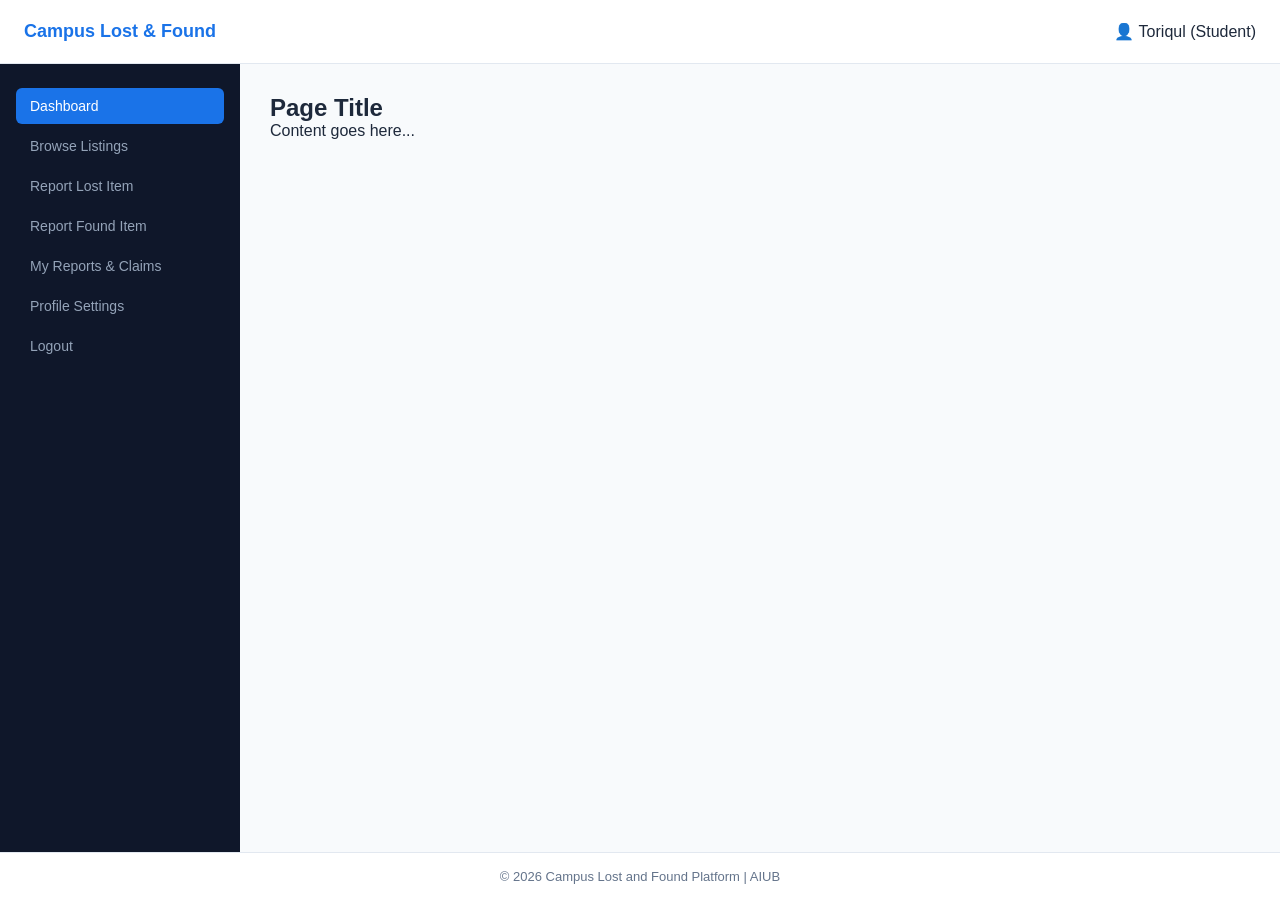
==== demo_layout/index.html @ 508e3867 "Demo template" ====
<!DOCTYPE html>
<html lang="en">
<head>
  <meta charset="UTF-8">
  <title>Campus Lost and Found</title>
  <link rel="stylesheet" href="style.css">
</head>
<body>

  <!-- Top Navbar -->
  <header class="navbar">
    <a href="index.html" class="logo">Campus Lost &amp; Found</a>
    <div class="user-menu">
      <span>👤 Toriqul (Student)</span>
    </div>
  </header>

  <!-- Body with Sidebar and Content -->
  <div class="layout-container">
    <aside class="sidebar">
      <ul>
        <li><a href="dashboard.html" class="active">Dashboard</a></li>
        <li><a href="items_browse.html">Browse Listings</a></li>
        <li><a href="report_lost.html">Report Lost Item</a></li>
        <li><a href="report_found.html">Report Found Item</a></li>
        <li><a href="report_history.html">My Reports &amp; Claims</a></li>
        <li><a href="profile.html">Profile Settings</a></li>
        <li><a href="login.html">Logout</a></li>
      </ul>
    </aside>

    <main class="main-content">
      <!-- Member inserts page-specific forms, tables, or item cards here -->
      <h2>Page Title</h2>
      <p>Content goes here...</p>
    </main>
  </div>

  <!-- Global Footer -->
  <footer class="footer">
    <p>&copy; 2026 Campus Lost and Found Platform | AIUB</p>
  </footer>

</body>
</html>
---- demo_layout/style.css ----
/* Universal Reset & Box Sizing */
* {
  margin: 0;
  padding: 0;
  box-sizing: border-box;
  font-family: 'Segoe UI', Arial, sans-serif;
}

body {
  background-color: #f8fafc;
  color: #1e293b;
  display: flex;
  flex-direction: column;
  min-height: 100vh;
}

/* 1. Header / Top Navigation */
.navbar {
  height: 64px;
  background-color: #ffffff;
  border-bottom: 1px solid #e2e8f0;
  display: flex;
  align-items: center;
  justify-content: space-between;
  padding: 0 24px;
  position: sticky;
  top: 0;
  z-index: 100;
}

.navbar .logo {
  font-weight: 700;
  font-size: 18px;
  color: #1a73e8;
  text-decoration: none;
}

/* 2. Page Body Layout: Sidebar + Main Content */
.layout-container {
  display: flex;
  flex: 1;
}

.sidebar {
  width: 240px;
  background-color: #0f172a;
  color: #ffffff;
  padding: 24px 16px;
}

.sidebar ul {
  list-style: none;
}

.sidebar ul li a {
  display: block;
  color: #94a3b8;
  padding: 10px 14px;
  text-decoration: none;
  border-radius: 6px;
  font-size: 14px;
  margin-bottom: 4px;
  transition: 0.2s;
}

.sidebar ul li a:hover,
.sidebar ul li a.active {
  background-color: #1a73e8;
  color: #ffffff;
}

.main-content {
  flex: 1;
  padding: 30px;
  overflow-y: auto;
}

/* 3. Reusable Card Grid (For Lost/Found Items) */
.card-grid {
  display: grid;
  grid-template-columns: repeat(auto-fill, minmax(260px, 1fr));
  gap: 20px;
  margin-top: 20px;
}

.item-card {
  background: #ffffff;
  border: 1px solid #e2e8f0;
  border-radius: 10px;
  padding: 16px;
  box-shadow: 0 4px 12px rgba(0,0,0,0.05);
  position: relative;
  transition: transform 0.15s ease;
}

.item-card:hover {
  transform: translateY(-4px);
}

.badge {
  position: absolute;
  top: 14px;
  right: 14px;
  font-size: 11px;
  font-weight: bold;
  padding: 4px 8px;
  border-radius: 6px;
}

.badge-found { background-color: #e6f4ea; color: #137333; }
.badge-lost  { background-color: #fef3c7; color: #b45309; }

/* 4. Global Button */
.btn-primary {
  display: block;
  width: 100%;
  text-align: center;
  background-color: #1a73e8;
  color: #ffffff;
  padding: 8px 14px;
  border-radius: 6px;
  text-decoration: none;
  font-size: 13px;
  font-weight: 600;
  margin-top: 12px;
  border: none;
  cursor: pointer;
}

.btn-primary:hover {
  background-color: #1557b0;
}

/* 5. Footer */
.footer {
  text-align: center;
  padding: 16px;
  font-size: 13px;
  color: #64748b;
  border-top: 1px solid #e2e8f0;
  background-color: #ffffff;
}
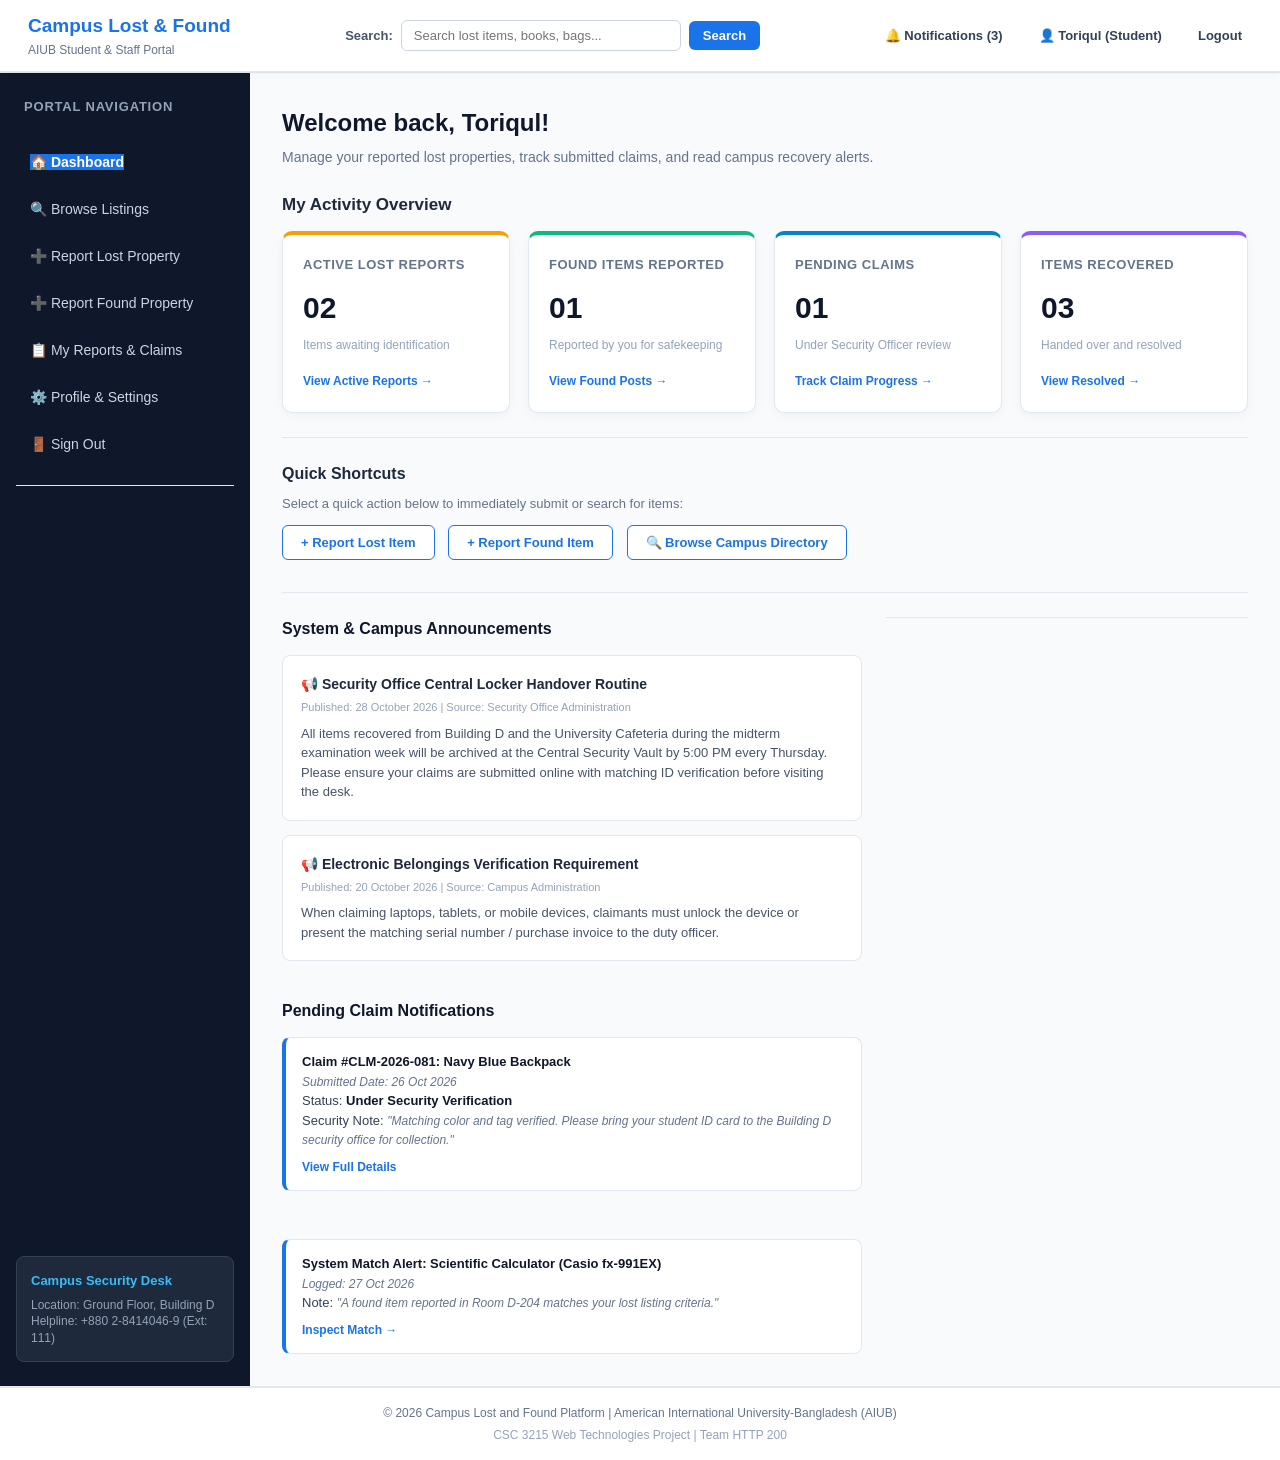
==== commit aa79d89d: "demo code for create my 1st page dashboard. It only for my Design. I want to create like this. It us" ====
--- a/demo_layout/index.html
+++ b/demo_layout/index.html
@@ -2,43 +2,185 @@
 <html lang="en">
 <head>
   <meta charset="UTF-8">
-  <title>Campus Lost and Found</title>
+  <title>User Dashboard - Campus Lost and Found</title>
   <link rel="stylesheet" href="style.css">
 </head>
 <body>
 
-  <!-- Top Navbar -->
-  <header class="navbar">
-    <a href="index.html" class="logo">Campus Lost &amp; Found</a>
-    <div class="user-menu">
-      <span>👤 Toriqul (Student)</span>
+  <!-- 1. Top Navigation Bar -->
+  <header>
+    <div>
+      <h1>Campus Lost &amp; Found</h1>
+      <p>AIUB Student &amp; Staff Portal</p>
     </div>
+
+    <!-- Quick Search Form -->
+    <form action="items_browse.html" method="GET">
+      <label for="dash-search">Search:</label>
+      <input type="search" id="dash-search" name="q" placeholder="Search lost items, books, bags...">
+      <button type="submit">Search</button>
+    </form>
+
+    <!-- User Profile & Notifications Shortcut -->
+    <nav aria-label="User Utilities">
+      <ul>
+        <li><a href="notifications.html">🔔 Notifications (3)</a></li>
+        <li><a href="profile.html">👤 Toriqul (Student)</a></li>
+        <li><a href="login.html">Logout</a></li>
+      </ul>
+    </nav>
   </header>
 
-  <!-- Body with Sidebar and Content -->
-  <div class="layout-container">
-    <aside class="sidebar">
-      <ul>
-        <li><a href="dashboard.html" class="active">Dashboard</a></li>
-        <li><a href="items_browse.html">Browse Listings</a></li>
-        <li><a href="report_lost.html">Report Lost Item</a></li>
-        <li><a href="report_found.html">Report Found Item</a></li>
-        <li><a href="report_history.html">My Reports &amp; Claims</a></li>
-        <li><a href="profile.html">Profile Settings</a></li>
-        <li><a href="login.html">Logout</a></li>
-      </ul>
+  <hr>
+
+  <!-- 2. Main Portal Layout (Sidebar + Workspace) -->
+  <div>
+
+    <!-- Role-based Navigation Sidebar -->
+    <aside>
+      <h3>Portal Navigation</h3>
+      <nav aria-label="Main Navigation">
+        <ul>
+          <li><a href="dashboard.html"><strong>🏠 Dashboard</strong></a></li>
+          <li><a href="items_browse.html">🔍 Browse Listings</a></li>
+          <li><a href="report_lost.html">➕ Report Lost Property</a></li>
+          <li><a href="report_found.html">➕ Report Found Property</a></li>
+          <li><a href="report_history.html">📋 My Reports &amp; Claims</a></li>
+          <li><a href="profile.html">⚙️ Profile &amp; Settings</a></li>
+          <li><a href="login.html">🚪 Sign Out</a></li>
+        </ul>
+      </nav>
+
+      <hr>
+
+      <!-- Quick Support Box -->
+      <section>
+        <h4>Campus Security Desk</h4>
+        <p>Location: Ground Floor, Building D</p>
+        <p>Helpline: +880 2-8414046-9 (Ext: 111)</p>
+      </section>
     </aside>
 
-    <main class="main-content">
-      <!-- Member inserts page-specific forms, tables, or item cards here -->
-      <h2>Page Title</h2>
-      <p>Content goes here...</p>
+    <hr>
+
+    <!-- 3. Dynamic Dashboard Workspace -->
+    <main>
+
+      <!-- Greeting Section -->
+      <section>
+        <h2>Welcome back, Toriqul!</h2>
+        <p>Manage your reported lost properties, track submitted claims, and read campus recovery alerts.</p>
+      </section>
+
+      <!-- Metric Cards (Overview metrics of personal active reports) -->
+      <section>
+        <h3>My Activity Overview</h3>
+
+        <div>
+          <!-- Metric 1: Active Lost Reports -->
+          <article>
+            <h4>Active Lost Reports</h4>
+            <p><strong>02</strong></p>
+            <p>Items awaiting identification</p>
+            <a href="report_history.html?type=lost">View Active Reports &rarr;</a>
+          </article>
+
+          <!-- Metric 2: Found Items Reported -->
+          <article>
+            <h4>Found Items Reported</h4>
+            <p><strong>01</strong></p>
+            <p>Reported by you for safekeeping</p>
+            <a href="report_history.html?type=found">View Found Posts &rarr;</a>
+          </article>
+
+          <!-- Metric 3: Pending Claims -->
+          <article>
+            <h4>Pending Claims</h4>
+            <p><strong>01</strong></p>
+            <p>Under Security Officer review</p>
+            <a href="report_history.html?tab=claims">Track Claim Progress &rarr;</a>
+          </article>
+
+          <!-- Metric 4: Successfully Recovered -->
+          <article>
+            <h4>Items Recovered</h4>
+            <p><strong>03</strong></p>
+            <p>Handed over and resolved</p>
+            <a href="report_history.html?status=recovered">View Resolved &rarr;</a>
+          </article>
+        </div>
+      </section>
+
+      <hr>
+
+      <!-- Navigation Action Shortcuts -->
+      <section>
+        <h3>Quick Shortcuts</h3>
+        <p>Select a quick action below to immediately submit or search for items:</p>
+        <p>
+          <a href="report_lost.html"><button type="button">+ Report Lost Item</button></a>
+          <a href="report_found.html"><button type="button">+ Report Found Item</button></a>
+          <a href="items_browse.html"><button type="button">🔍 Browse Campus Directory</button></a>
+        </p>
+      </section>
+
+      <hr>
+
+      <!-- Two-Column Feed: Announcements + Claims Status -->
+      <div>
+
+        <!-- Left: Campus Announcements -->
+        <section>
+          <h3>System &amp; Campus Announcements</h3>
+
+          <article>
+            <h4>📢 Security Office Central Locker Handover Routine</h4>
+            <p><small>Published: 28 October 2026 | Source: Security Office Administration</small></p>
+            <p>All items recovered from Building D and the University Cafeteria during the midterm examination week will be archived at the Central Security Vault by 5:00 PM every Thursday. Please ensure your claims are submitted online with matching ID verification before visiting the desk.</p>
+          </article>
+
+          <article>
+            <h4>📢 Electronic Belongings Verification Requirement</h4>
+            <p><small>Published: 20 October 2026 | Source: Campus Administration</small></p>
+            <p>When claiming laptops, tablets, or mobile devices, claimants must unlock the device or present the matching serial number / purchase invoice to the duty officer.</p>
+          </article>
+        </section>
+
+        <hr>
+
+        <!-- Right: Recent Notification & Pending Claim Status -->
+        <section>
+          <h3>Pending Claim Notifications</h3>
+
+          <ul>
+            <li>
+              <strong>Claim #CLM-2026-081: Navy Blue Backpack</strong><br>
+              <em>Submitted Date: 26 Oct 2026</em><br>
+              Status: <strong>Under Security Verification</strong><br>
+              Security Note: <em>"Matching color and tag verified. Please bring your student ID card to the Building D security office for collection."</em><br>
+              <a href="report_history.html">View Full Details</a>
+            </li>
+            <br>
+            <li>
+              <strong>System Match Alert: Scientific Calculator (Casio fx-991EX)</strong><br>
+              <em>Logged: 27 Oct 2026</em><br>
+              Note: <em>"A found item reported in Room D-204 matches your lost listing criteria."</em><br>
+              <a href="items_browse.html">Inspect Match &rarr;</a>
+            </li>
+          </ul>
+        </section>
+
+      </div>
+
     </main>
   </div>
 
-  <!-- Global Footer -->
-  <footer class="footer">
-    <p>&copy; 2026 Campus Lost and Found Platform | AIUB</p>
+  <hr>
+
+  <!-- 4. Global Footer -->
+  <footer>
+    <p>&copy; 2026 Campus Lost and Found Platform | American International University-Bangladesh (AIUB)</p>
+    <p>CSC 3215 Web Technologies Project | Team HTTP 200</p>
   </footer>
 
 </body>
--- a/demo_layout/style.css
+++ b/demo_layout/style.css
@@ -1,142 +1,408 @@
-/* Universal Reset & Box Sizing */
+
 * {
   margin: 0;
   padding: 0;
   box-sizing: border-box;
-  font-family: 'Segoe UI', Arial, sans-serif;
 }
 
 body {
+  font-family: Arial, Helvetica, sans-serif;
   background-color: #f8fafc;
   color: #1e293b;
-  display: flex;
-  flex-direction: column;
-  min-height: 100vh;
-}
-
-/* 1. Header / Top Navigation */
-.navbar {
-  height: 64px;
-  background-color: #ffffff;
-  border-bottom: 1px solid #e2e8f0;
-  display: flex;
-  align-items: center;
-  justify-content: space-between;
-  padding: 0 24px;
+  line-height: 1.5;
+}
+
+hr {
+  border: 0;
+  height: 1px;
+  background-color: #e2e8f0;
+}
+
+/* 2. Top Header & Navigation Bar */
+header {
   position: sticky;
   top: 0;
   z-index: 100;
-}
-
-.navbar .logo {
+  background-color: #ffffff;
+  border-bottom: 1px solid #e2e8f0;
+  padding: 12px 28px;
+  display: flex;
+  justify-content: space-between;
+  align-items: center;
+  box-shadow: 0 2px 8px rgba(0, 0, 0, 0.04);
+}
+
+header h1 {
+  font-size: 19px;
+  color: #1a73e8;
   font-weight: 700;
-  font-size: 18px;
+}
+
+header p {
+  font-size: 12px;
+  color: #64748b;
+}
+
+/* Quick Search in Header */
+header form {
+  display: flex;
+  align-items: center;
+  gap: 8px;
+}
+
+header form label {
+  font-size: 13px;
+  font-weight: 600;
+  color: #475569;
+}
+
+header input[type="search"] {
+  width: 280px;
+  padding: 7px 12px;
+  font-size: 13px;
+  border: 1px solid #cbd5e1;
+  border-radius: 6px;
+  outline: none;
+  transition: border-color 0.2s ease, box-shadow 0.2s ease;
+}
+
+header input[type="search"]:focus {
+  border-color: #1a73e8;
+  box-shadow: 0 0 0 3px rgba(26, 115, 232, 0.15);
+}
+
+header form button {
+  padding: 7px 14px;
+  background-color: #1a73e8;
+  color: #ffffff;
+  border: none;
+  border-radius: 6px;
+  font-size: 13px;
+  font-weight: 600;
+  cursor: pointer;
+  transition: background-color 0.2s ease;
+}
+
+header form button:hover {
+  background-color: #1557b0;
+}
+
+/* Header Utilities Nav */
+header nav ul {
+  list-style: none;
+  display: flex;
+  gap: 16px;
+  align-items: center;
+}
+
+header nav ul li a {
+  text-decoration: none;
+  font-size: 13px;
+  font-weight: 600;
+  color: #334155;
+  padding: 6px 10px;
+  border-radius: 4px;
+  transition: background-color 0.2s ease, color 0.2s ease;
+}
+
+header nav ul li a:hover {
+  background-color: #f1f5f9;
   color: #1a73e8;
+}
+
+/* 3. Main Outer Layout Wrapper */
+body > div {
+  display: flex;
+  min-height: calc(100vh - 120px);
+}
+
+/* 4. Sidebar Menu */
+aside {
+  width: 250px;
+  min-width: 250px;
+  background-color: #0f172a;
+  color: #f8fafc;
+  padding: 24px 16px;
+  display: flex;
+  flex-direction: column;
+  gap: 20px;
+}
+
+aside h3 {
+  font-size: 13px;
+  text-transform: uppercase;
+  letter-spacing: 0.8px;
+  color: #94a3b8;
+  margin-bottom: 6px;
+  padding-left: 8px;
+}
+
+aside nav ul {
+  list-style: none;
+  display: flex;
+  flex-direction: column;
+  gap: 6px;
+}
+
+aside nav ul li a {
+  display: block;
   text-decoration: none;
-}
-
-/* 2. Page Body Layout: Sidebar + Main Content */
-.layout-container {
-  display: flex;
+  color: #cbd5e1;
+  font-size: 14px;
+  padding: 10px 14px;
+  border-radius: 6px;
+  transition: background-color 0.2s ease, color 0.2s ease;
+}
+
+aside nav ul li a:hover,
+aside nav ul li a strong {
+  background-color: #1a73e8;
+  color: #ffffff;
+}
+
+/* Sidebar Help Box */
+aside section {
+  margin-top: auto;
+  background-color: #1e293b;
+  padding: 14px;
+  border-radius: 8px;
+  border: 1px solid #334155;
+}
+
+aside section h4 {
+  font-size: 13px;
+  color: #38bdf8;
+  margin-bottom: 6px;
+}
+
+aside section p {
+  font-size: 12px;
+  color: #94a3b8;
+  line-height: 1.4;
+}
+
+/* 5. Workspace Container */
+main {
   flex: 1;
-}
-
-.sidebar {
-  width: 240px;
-  background-color: #0f172a;
+  padding: 32px;
+  background-color: #f8fafc;
+  overflow-y: auto;
+}
+
+/* Greeting Block */
+main > section:first-of-type h2 {
+  font-size: 24px;
+  color: #0f172a;
+  margin-bottom: 6px;
+}
+
+main > section:first-of-type p {
+  font-size: 14px;
+  color: #64748b;
+  margin-bottom: 24px;
+}
+
+/* 6. Metric Summary Cards Grid */
+main > section:nth-of-type(2) h3 {
+  font-size: 17px;
+  color: #1e293b;
+  margin-bottom: 14px;
+}
+
+main > section:nth-of-type(2) > div {
+  display: grid;
+  grid-template-columns: repeat(auto-fit, minmax(210px, 1fr));
+  gap: 18px;
+  margin-bottom: 24px;
+}
+
+main > section:nth-of-type(2) article {
+  background-color: #ffffff;
+  padding: 20px;
+  border-radius: 10px;
+  border: 1px solid #e2e8f0;
+  box-shadow: 0 3px 10px rgba(0, 0, 0, 0.04);
+  position: relative;
+  transition: transform 0.2s ease, box-shadow 0.2s ease;
+}
+
+main > section:nth-of-type(2) article:hover {
+  transform: translateY(-3px);
+  box-shadow: 0 6px 16px rgba(0, 0, 0, 0.08);
+}
+
+main > section:nth-of-type(2) article h4 {
+  font-size: 13px;
+  color: #64748b;
+  margin-bottom: 10px;
+  text-transform: uppercase;
+  letter-spacing: 0.5px;
+}
+
+main > section:nth-of-type(2) article p:first-of-type strong {
+  font-size: 30px;
+  color: #0f172a;
+  display: block;
+  margin-bottom: 6px;
+}
+
+main > section:nth-of-type(2) article p:nth-of-type(2) {
+  font-size: 12px;
+  color: #94a3b8;
+  margin-bottom: 14px;
+}
+
+main > section:nth-of-type(2) article a {
+  font-size: 12px;
+  font-weight: 600;
+  text-decoration: none;
+  color: #1a73e8;
+  display: inline-block;
+}
+
+main > section:nth-of-type(2) article a:hover {
+  text-decoration: underline;
+}
+
+/* Card Accent Borders */
+main > section:nth-of-type(2) article:nth-child(1) { border-top: 4px solid #f59e0b; }
+main > section:nth-of-type(2) article:nth-child(2) { border-top: 4px solid #10b981; }
+main > section:nth-of-type(2) article:nth-child(3) { border-top: 4px solid #0284c7; }
+main > section:nth-of-type(2) article:nth-child(4) { border-top: 4px solid #8b5cf6; }
+
+/* 7. Action Shortcuts Section */
+main > section:nth-of-type(3) {
+  margin: 24px 0;
+}
+
+main > section:nth-of-type(3) h3 {
+  font-size: 16px;
+  color: #1e293b;
+  margin-bottom: 8px;
+}
+
+main > section:nth-of-type(3) p {
+  font-size: 13px;
+  color: #64748b;
+  margin-bottom: 12px;
+}
+
+main > section:nth-of-type(3) button {
+  background-color: #ffffff;
+  color: #1a73e8;
+  border: 1px solid #1a73e8;
+  padding: 9px 18px;
+  border-radius: 6px;
+  font-size: 13px;
+  font-weight: 600;
+  cursor: pointer;
+  margin-right: 10px;
+  margin-bottom: 8px;
+  transition: all 0.2s ease;
+}
+
+main > section:nth-of-type(3) button:hover {
+  background-color: #1a73e8;
   color: #ffffff;
-  padding: 24px 16px;
-}
-
-.sidebar ul {
-  list-style: none;
-}
-
-.sidebar ul li a {
+}
+
+/* 8. Split Grid: Announcements & Notifications */
+main > div {
+  display: grid;
+  grid-template-columns: 1.6fr 1fr;
+  gap: 24px;
+  margin-top: 24px;
+}
+
+/* Left: Announcements */
+main > div section:first-of-type h3,
+main > div section:last-of-type h3 {
+  font-size: 16px;
+  color: #0f172a;
+  margin-bottom: 14px;
+}
+
+main > div section:first-of-type article {
+  background-color: #ffffff;
+  padding: 18px;
+  border-radius: 8px;
+  border: 1px solid #e2e8f0;
+  margin-bottom: 14px;
+}
+
+main > div section:first-of-type article h4 {
+  font-size: 14px;
+  color: #1e293b;
+  margin-bottom: 4px;
+}
+
+main > div section:first-of-type article small {
   display: block;
   color: #94a3b8;
-  padding: 10px 14px;
+  font-size: 11px;
+  margin-bottom: 8px;
+}
+
+main > div section:first-of-type article p:last-of-type {
+  font-size: 13px;
+  color: #475569;
+  line-height: 1.5;
+}
+
+/* Right: Claim Notifications */
+main > div section:last-of-type ul {
+  list-style: none;
+  display: flex;
+  flex-direction: column;
+  gap: 12px;
+}
+
+main > div section:last-of-type ul li {
+  background-color: #ffffff;
+  padding: 14px 16px;
+  border-radius: 8px;
+  border-left: 4px solid #1a73e8;
+  border-top: 1px solid #e2e8f0;
+  border-right: 1px solid #e2e8f0;
+  border-bottom: 1px solid #e2e8f0;
+  font-size: 13px;
+  color: #334155;
+  line-height: 1.5;
+}
+
+main > div section:last-of-type ul li strong {
+  color: #0f172a;
+}
+
+main > div section:last-of-type ul li em {
+  color: #64748b;
+  font-size: 12px;
+}
+
+main > div section:last-of-type ul li a {
+  display: inline-block;
+  margin-top: 8px;
+  font-size: 12px;
+  color: #1a73e8;
+  font-weight: 600;
   text-decoration: none;
-  border-radius: 6px;
-  font-size: 14px;
-  margin-bottom: 4px;
-  transition: 0.2s;
-}
-
-.sidebar ul li a:hover,
-.sidebar ul li a.active {
-  background-color: #1a73e8;
-  color: #ffffff;
-}
-
-.main-content {
-  flex: 1;
-  padding: 30px;
-  overflow-y: auto;
-}
-
-/* 3. Reusable Card Grid (For Lost/Found Items) */
-.card-grid {
-  display: grid;
-  grid-template-columns: repeat(auto-fill, minmax(260px, 1fr));
-  gap: 20px;
-  margin-top: 20px;
-}
-
-.item-card {
-  background: #ffffff;
-  border: 1px solid #e2e8f0;
-  border-radius: 10px;
-  padding: 16px;
-  box-shadow: 0 4px 12px rgba(0,0,0,0.05);
-  position: relative;
-  transition: transform 0.15s ease;
-}
-
-.item-card:hover {
-  transform: translateY(-4px);
-}
-
-.badge {
-  position: absolute;
-  top: 14px;
-  right: 14px;
-  font-size: 11px;
-  font-weight: bold;
-  padding: 4px 8px;
-  border-radius: 6px;
-}
-
-.badge-found { background-color: #e6f4ea; color: #137333; }
-.badge-lost  { background-color: #fef3c7; color: #b45309; }
-
-/* 4. Global Button */
-.btn-primary {
-  display: block;
-  width: 100%;
-  text-align: center;
-  background-color: #1a73e8;
-  color: #ffffff;
-  padding: 8px 14px;
-  border-radius: 6px;
-  text-decoration: none;
-  font-size: 13px;
-  font-weight: 600;
-  margin-top: 12px;
-  border: none;
-  cursor: pointer;
-}
-
-.btn-primary:hover {
-  background-color: #1557b0;
-}
-
-/* 5. Footer */
-.footer {
+}
+
+main > div section:last-of-type ul li a:hover {
+  text-decoration: underline;
+}
+
+/* 9. Global Footer */
+footer {
+  background-color: #ffffff;
+  border-top: 1px solid #e2e8f0;
   text-align: center;
   padding: 16px;
-  font-size: 13px;
-  color: #64748b;
-  border-top: 1px solid #e2e8f0;
-  background-color: #ffffff;
+  font-size: 12px;
+  color: #64748b;
+}
+
+footer p:last-child {
+  margin-top: 4px;
+  color: #94a3b8;
 }
